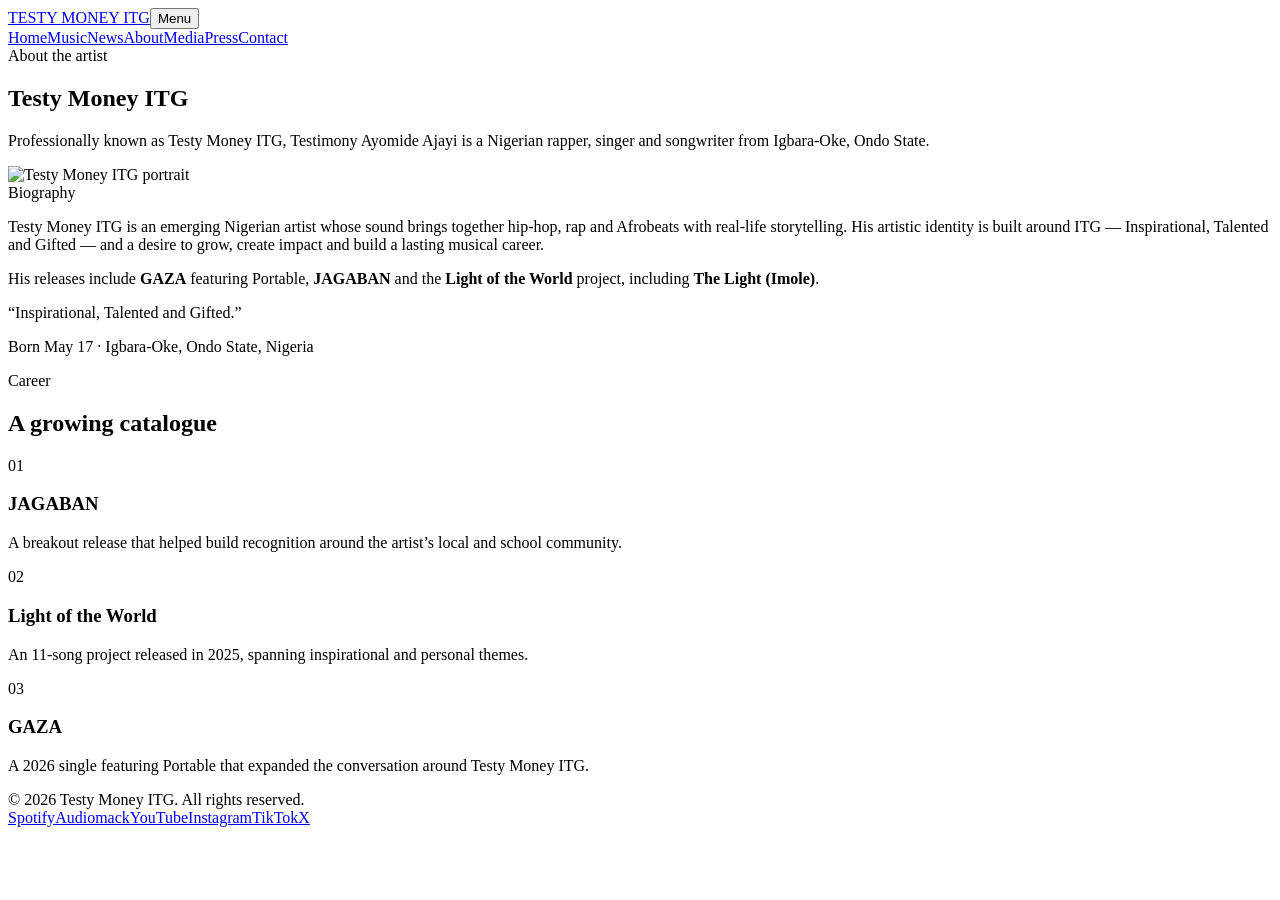
==== about.html @ 93fe3bbb "Add files via upload" ====
<!doctype html><html lang="en"><head><meta charset="utf-8"><meta name="viewport" content="width=device-width,initial-scale=1"><title>About — Testy Money ITG</title><link rel="stylesheet" href="assets/css/style.css"></head><body>
<header class="site-header"><div class="nav"><a class="brand" href="index.html">TESTY MONEY <span>ITG</span></a><button class="menu-btn" aria-expanded="false">Menu</button><nav class="nav-links"><a href="index.html">Home</a><a href="music.html">Music</a><a href="news.html">News</a><a href="about.html">About</a><a href="media.html">Media</a><a href="press.html">Press</a><a href="contact.html">Contact</a></nav></div></header>
<main><section class="page-hero"><div class="wrap"><div class="eyebrow">About the artist</div><h1>Testy Money ITG</h1><p>Professionally known as Testy Money ITG, Testimony Ayomide Ajayi is a Nigerian rapper, singer and songwriter from Igbara-Oke, Ondo State.</p></div></section><section class="section"><div class="wrap profile"><div class="profile-photo"><img src="assets/images/editorial-portrait.jpg" alt="Testy Money ITG portrait"></div><div><div class="eyebrow">Biography</div><p class="bio">Testy Money ITG is an emerging Nigerian artist whose sound brings together hip-hop, rap and Afrobeats with real-life storytelling. His artistic identity is built around ITG — Inspirational, Talented and Gifted — and a desire to grow, create impact and build a lasting musical career.</p><p class="bio">His releases include <strong>GAZA</strong> featuring Portable, <strong>JAGABAN</strong> and the <strong>Light of the World</strong> project, including <strong>The Light (Imole)</strong>.</p><p class="quote">“Inspirational, Talented and Gifted.”</p><p class="small-note">Born May 17 · Igbara-Oke, Ondo State, Nigeria</p></div></div></section><section class="section alt"><div class="wrap"><div class="section-head"><div><div class="eyebrow">Career</div><h2>A growing catalogue</h2></div></div><div class="grid-3"><div class="story"><div class="meta">01</div><h3>JAGABAN</h3><p>A breakout release that helped build recognition around the artist’s local and school community.</p></div><div class="story"><div class="meta">02</div><h3>Light of the World</h3><p>An 11-song project released in 2025, spanning inspirational and personal themes.</p></div><div class="story"><div class="meta">03</div><h3>GAZA</h3><p>A 2026 single featuring Portable that expanded the conversation around Testy Money ITG.</p></div></div></div></section></main>
<footer class="footer"><div class="wrap footer-row"><div>© 2026 Testy Money ITG. All rights reserved.</div><div class="socials"><a href="https://open.spotify.com/artist/7wS9hvl2cDFKDT2pC38MNu" target="_blank" rel="noopener">Spotify</a><a href="https://audiomack.com/testymoneyitg" target="_blank" rel="noopener">Audiomack</a><a href="https://www.youtube.com/@testymoneyitg" target="_blank" rel="noopener">YouTube</a><a href="https://www.instagram.com/testymoneyitg/" target="_blank" rel="noopener">Instagram</a><a href="https://www.tiktok.com/@testymoneyitg" target="_blank" rel="noopener">TikTok</a><a href="https://x.com/testymoneyitg01" target="_blank" rel="noopener">X</a></div></div></footer>
<script src="assets/js/main.js"></script>
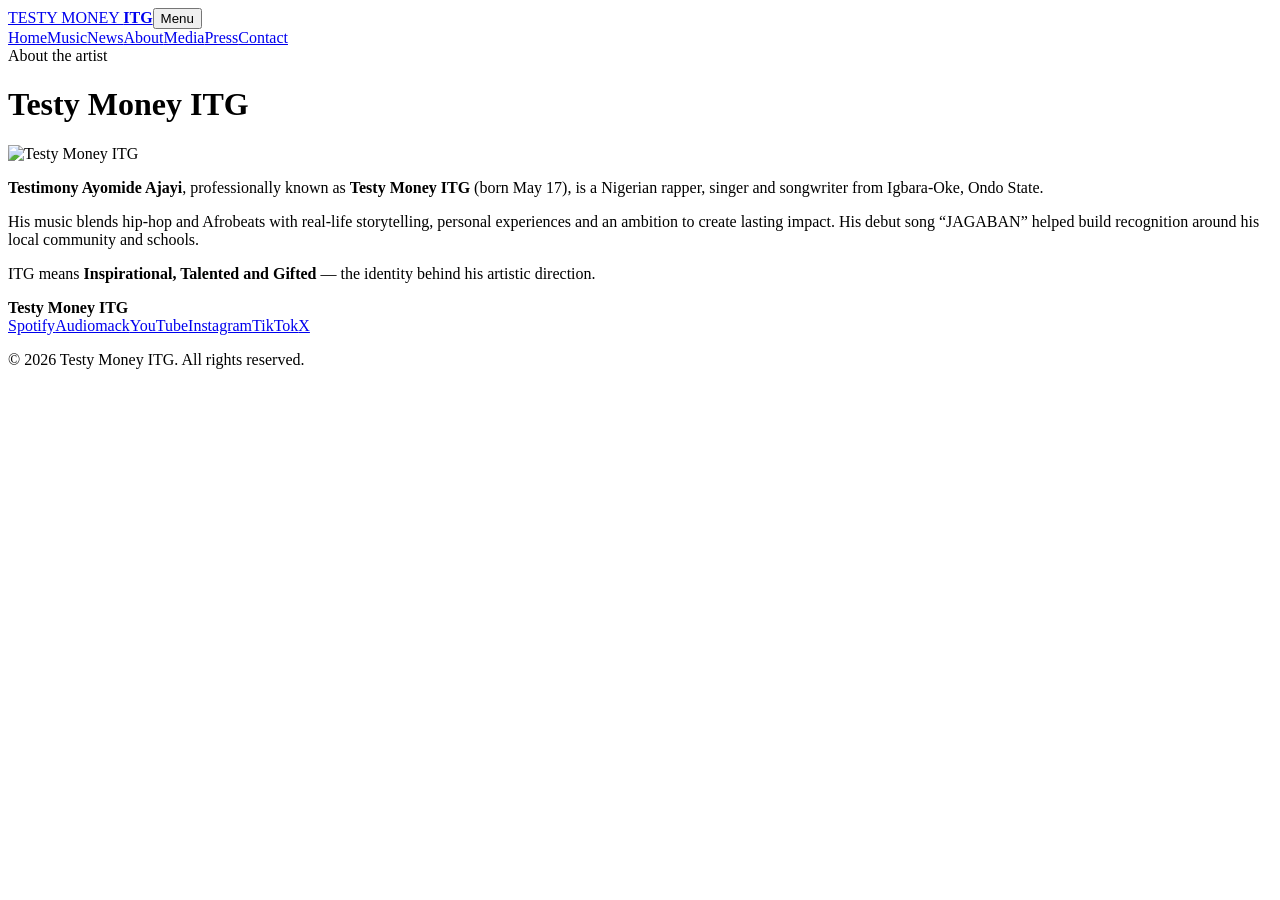
==== commit 8380e1e0: "Add files via upload" ====
--- a/about.html
+++ b/about.html
@@ -1,5 +1,3 @@
-<!doctype html><html lang="en"><head><meta charset="utf-8"><meta name="viewport" content="width=device-width,initial-scale=1"><title>About — Testy Money ITG</title><link rel="stylesheet" href="assets/css/style.css"></head><body>
-<header class="site-header"><div class="nav"><a class="brand" href="index.html">TESTY MONEY <span>ITG</span></a><button class="menu-btn" aria-expanded="false">Menu</button><nav class="nav-links"><a href="index.html">Home</a><a href="music.html">Music</a><a href="news.html">News</a><a href="about.html">About</a><a href="media.html">Media</a><a href="press.html">Press</a><a href="contact.html">Contact</a></nav></div></header>
-<main><section class="page-hero"><div class="wrap"><div class="eyebrow">About the artist</div><h1>Testy Money ITG</h1><p>Professionally known as Testy Money ITG, Testimony Ayomide Ajayi is a Nigerian rapper, singer and songwriter from Igbara-Oke, Ondo State.</p></div></section><section class="section"><div class="wrap profile"><div class="profile-photo"><img src="assets/images/editorial-portrait.jpg" alt="Testy Money ITG portrait"></div><div><div class="eyebrow">Biography</div><p class="bio">Testy Money ITG is an emerging Nigerian artist whose sound brings together hip-hop, rap and Afrobeats with real-life storytelling. His artistic identity is built around ITG — Inspirational, Talented and Gifted — and a desire to grow, create impact and build a lasting musical career.</p><p class="bio">His releases include <strong>GAZA</strong> featuring Portable, <strong>JAGABAN</strong> and the <strong>Light of the World</strong> project, including <strong>The Light (Imole)</strong>.</p><p class="quote">“Inspirational, Talented and Gifted.”</p><p class="small-note">Born May 17 · Igbara-Oke, Ondo State, Nigeria</p></div></div></section><section class="section alt"><div class="wrap"><div class="section-head"><div><div class="eyebrow">Career</div><h2>A growing catalogue</h2></div></div><div class="grid-3"><div class="story"><div class="meta">01</div><h3>JAGABAN</h3><p>A breakout release that helped build recognition around the artist’s local and school community.</p></div><div class="story"><div class="meta">02</div><h3>Light of the World</h3><p>An 11-song project released in 2025, spanning inspirational and personal themes.</p></div><div class="story"><div class="meta">03</div><h3>GAZA</h3><p>A 2026 single featuring Portable that expanded the conversation around Testy Money ITG.</p></div></div></div></section></main>
-<footer class="footer"><div class="wrap footer-row"><div>© 2026 Testy Money ITG. All rights reserved.</div><div class="socials"><a href="https://open.spotify.com/artist/7wS9hvl2cDFKDT2pC38MNu" target="_blank" rel="noopener">Spotify</a><a href="https://audiomack.com/testymoneyitg" target="_blank" rel="noopener">Audiomack</a><a href="https://www.youtube.com/@testymoneyitg" target="_blank" rel="noopener">YouTube</a><a href="https://www.instagram.com/testymoneyitg/" target="_blank" rel="noopener">Instagram</a><a href="https://www.tiktok.com/@testymoneyitg" target="_blank" rel="noopener">TikTok</a><a href="https://x.com/testymoneyitg01" target="_blank" rel="noopener">X</a></div></div></footer>
-<script src="assets/js/main.js"></script>
+<!doctype html><html lang="en"><head><meta charset="utf-8"><meta name="viewport" content="width=device-width,initial-scale=1"><title>About — Testy Money ITG</title><meta name="description" content="Official website of Testy Money ITG — Nigerian rapper, singer and songwriter."><link rel="stylesheet" href="assets/css/style.css"></head><body><header class="top"><div class="nav"><a class="brand" href="index.html">TESTY MONEY <b>ITG</b></a><button class="menu" aria-expanded="false">Menu</button><nav class="links"><a href="index.html">Home</a><a href="music.html">Music</a><a href="news.html">News</a><a href="about.html">About</a><a href="media.html">Media</a><a href="press.html">Press</a><a href="contact.html">Contact</a></nav></div></header>
+<main class="page"><div class="wrap"><div class="kicker">About the artist</div><h1>Testy Money ITG</h1><div class="profile"><img src="assets/images/portrait2.jpg" alt="Testy Money ITG"><div><p class="bio"><strong>Testimony Ayomide Ajayi</strong>, professionally known as <strong>Testy Money ITG</strong> (born May 17), is a Nigerian rapper, singer and songwriter from Igbara-Oke, Ondo State.</p><p class="bio">His music blends hip-hop and Afrobeats with real-life storytelling, personal experiences and an ambition to create lasting impact. His debut song “JAGABAN” helped build recognition around his local community and schools.</p><p class="bio">ITG means <strong>Inspirational, Talented and Gifted</strong> — the identity behind his artistic direction.</p></div></div></div></main><footer class="footer"><div class="wrap"><strong>Testy Money ITG</strong><div class="social"><a href="https://open.spotify.com/artist/7wS9hvl2cDFKDT2pC38MNu">Spotify</a><a href="https://audiomack.com/testymoneyitg">Audiomack</a><a href="https://www.youtube.com/@testymoneyitg">YouTube</a><a href="https://www.instagram.com/testymoneyitg/">Instagram</a><a href="https://www.tiktok.com/@testymoneyitg">TikTok</a><a href="https://x.com/testymoneyitg01">X</a></div><p class="small">© 2026 Testy Money ITG. All rights reserved.</p></div></footer>
+<script src="assets/js/main.js"></script></body></html>
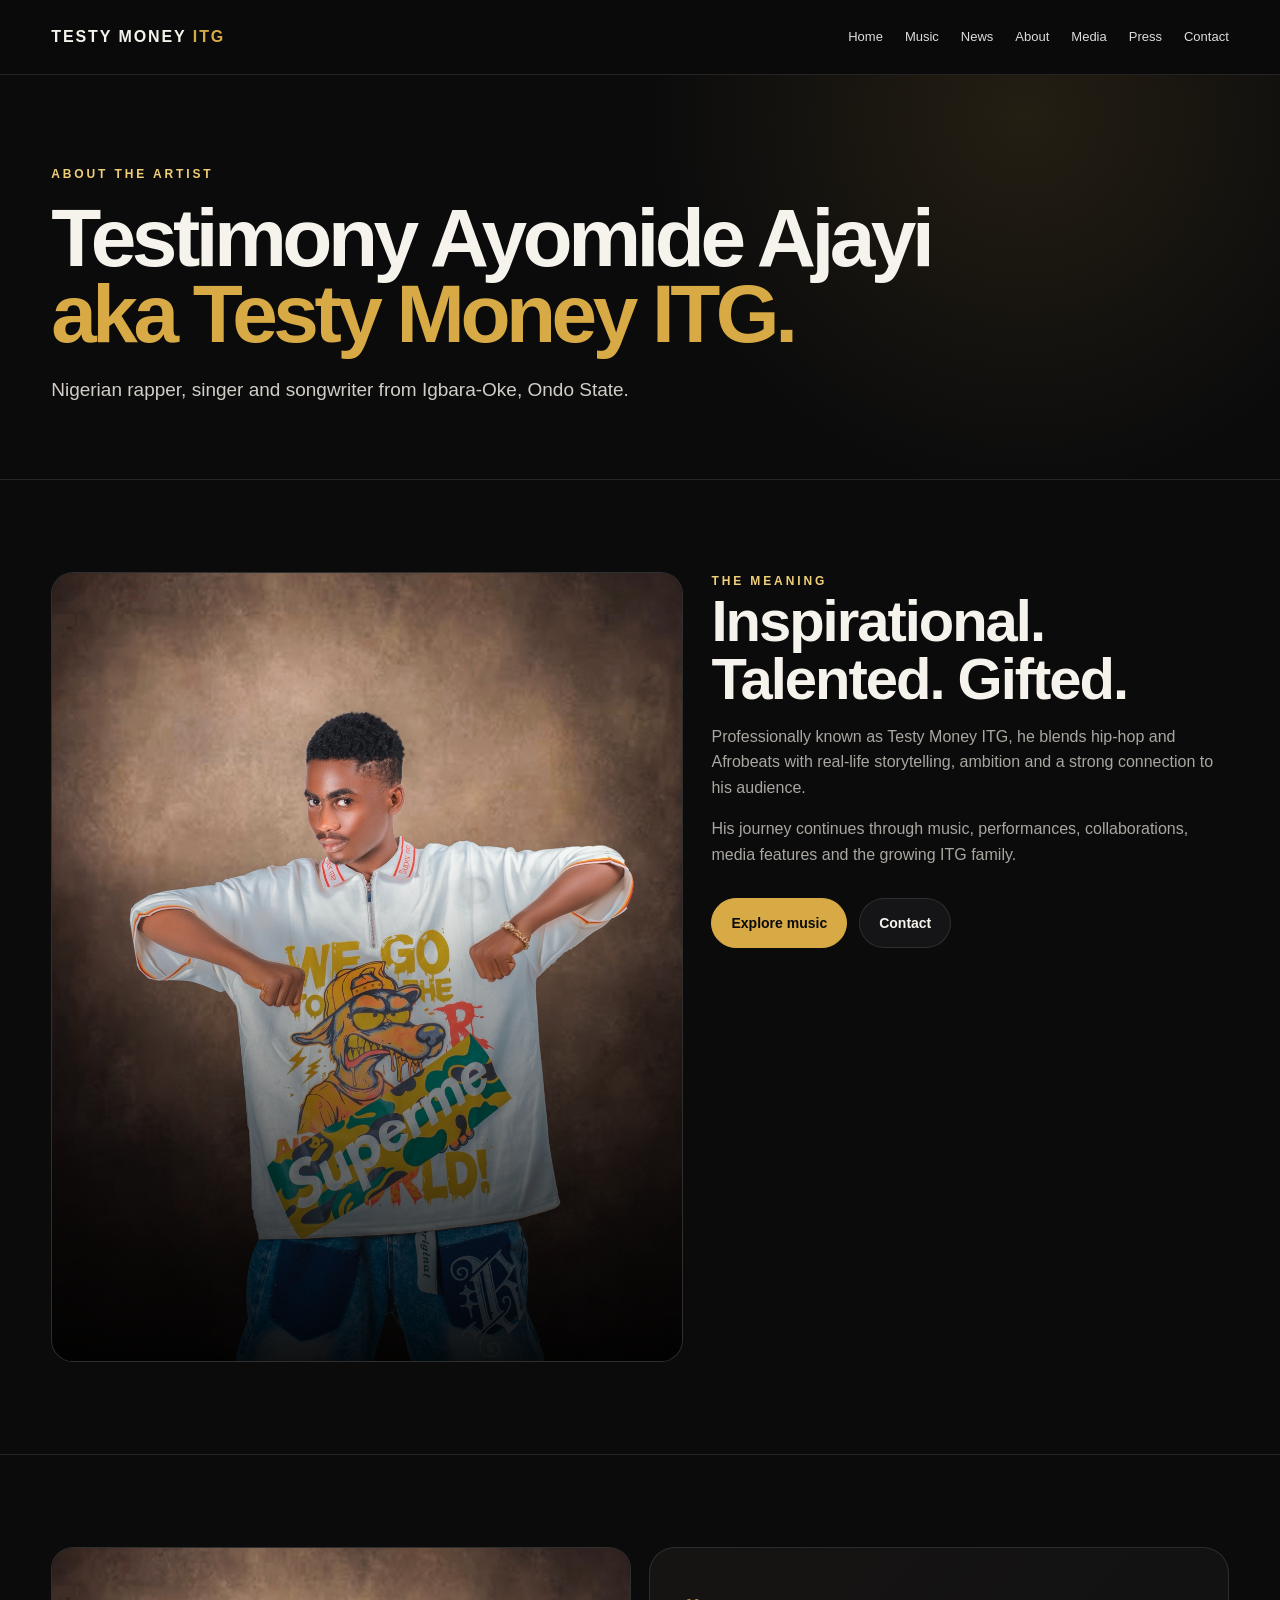
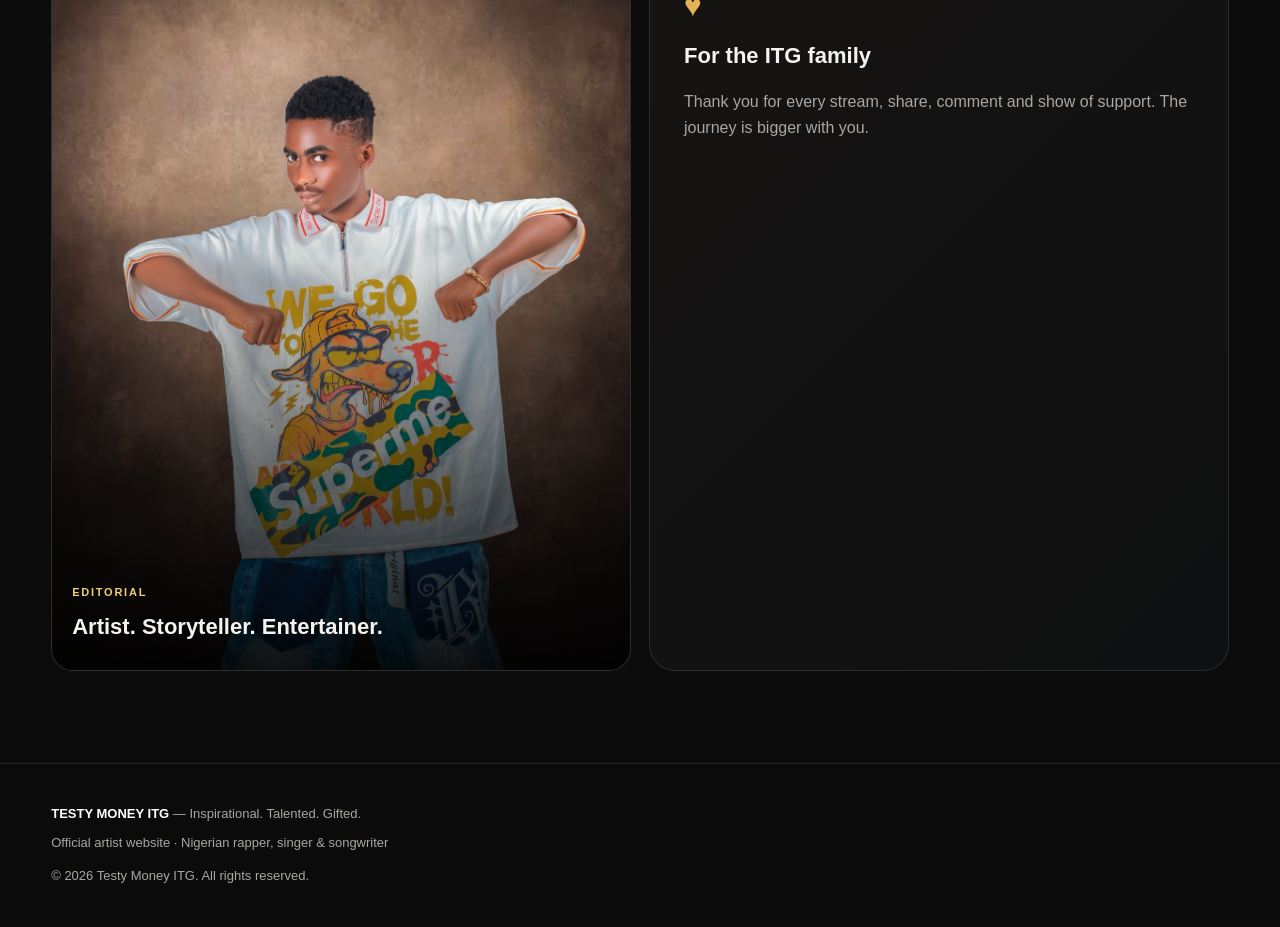
==== commit 951a2f04: "Add files via upload" ====
--- a/about.html
+++ b/about.html
@@ -1,3 +1,11 @@
-<!doctype html><html lang="en"><head><meta charset="utf-8"><meta name="viewport" content="width=device-width,initial-scale=1"><title>About — Testy Money ITG</title><meta name="description" content="Official website of Testy Money ITG — Nigerian rapper, singer and songwriter."><link rel="stylesheet" href="assets/css/style.css"></head><body><header class="top"><div class="nav"><a class="brand" href="index.html">TESTY MONEY <b>ITG</b></a><button class="menu" aria-expanded="false">Menu</button><nav class="links"><a href="index.html">Home</a><a href="music.html">Music</a><a href="news.html">News</a><a href="about.html">About</a><a href="media.html">Media</a><a href="press.html">Press</a><a href="contact.html">Contact</a></nav></div></header>
-<main class="page"><div class="wrap"><div class="kicker">About the artist</div><h1>Testy Money ITG</h1><div class="profile"><img src="assets/images/portrait2.jpg" alt="Testy Money ITG"><div><p class="bio"><strong>Testimony Ayomide Ajayi</strong>, professionally known as <strong>Testy Money ITG</strong> (born May 17), is a Nigerian rapper, singer and songwriter from Igbara-Oke, Ondo State.</p><p class="bio">His music blends hip-hop and Afrobeats with real-life storytelling, personal experiences and an ambition to create lasting impact. His debut song “JAGABAN” helped build recognition around his local community and schools.</p><p class="bio">ITG means <strong>Inspirational, Talented and Gifted</strong> — the identity behind his artistic direction.</p></div></div></div></main><footer class="footer"><div class="wrap"><strong>Testy Money ITG</strong><div class="social"><a href="https://open.spotify.com/artist/7wS9hvl2cDFKDT2pC38MNu">Spotify</a><a href="https://audiomack.com/testymoneyitg">Audiomack</a><a href="https://www.youtube.com/@testymoneyitg">YouTube</a><a href="https://www.instagram.com/testymoneyitg/">Instagram</a><a href="https://www.tiktok.com/@testymoneyitg">TikTok</a><a href="https://x.com/testymoneyitg01">X</a></div><p class="small">© 2026 Testy Money ITG. All rights reserved.</p></div></footer>
-<script src="assets/js/main.js"></script></body></html>+<!doctype html><html><head><meta charset="utf-8"><meta name="viewport" content="width=device-width,initial-scale=1"><title>About — Testy Money ITG</title><link rel="stylesheet" href="style.css"></head><body><header class="nav"><div class="container nav-inner">
+<a class="logo" href="index.html">TESTY MONEY <span>ITG</span></a>
+<button class="menu" aria-label="Open menu">Menu</button>
+<nav class="nav-links"><a href="index.html" class="">Home</a><a href="music.html" class="">Music</a><a href="news.html" class="">News</a><a href="about.html" class="active">About</a><a href="media.html" class="">Media</a><a href="press.html" class="">Press</a><a href="contact.html" class="">Contact</a></nav></div></header>
+<section class="page-hero"><div class="container"><div class="eyebrow">About the artist</div><h1>Testimony Ayomide Ajayi<br><span style="color:var(--gold)">aka Testy Money ITG.</span></h1><p class="lead">Nigerian rapper, singer and songwriter from Igbara-Oke, Ondo State.</p></div></section>
+<section class="section"><div class="container feature"><div class="photo-card"><img src="portrait2.jpg" alt="Testy Money ITG"></div><div><div class="eyebrow">The meaning</div><h2>Inspirational. Talented. Gifted.</h2><p class="muted">Professionally known as Testy Money ITG, he blends hip-hop and Afrobeats with real-life storytelling, ambition and a strong connection to his audience.</p><p class="muted">His journey continues through music, performances, collaborations, media features and the growing ITG family.</p><div class="actions"><a class="btn primary" href="music.html">Explore music</a><a class="btn secondary" href="contact.html">Contact</a></div></div></div></section>
+<section class="section"><div class="container grid2"><div class="photo-card"><img src="editorial-portrait.jpg" alt="Testy Money ITG editorial portrait"><div class="caption"><div class="meta">Editorial</div><h3>Artist. Storyteller. Entertainer.</h3></div></div><div class="fan"><div class="heart">♥</div><h3>For the ITG family</h3><p class="muted">Thank you for every stream, share, comment and show of support. The journey is bigger with you.</p></div></div></section><footer class="footer"><div class="container">
+<strong style="color:#fff">TESTY MONEY ITG</strong> — Inspirational. Talented. Gifted.
+<div style="margin-top:8px">Official artist website · Nigerian rapper, singer & songwriter</div>
+<div style="margin-top:12px">© 2026 Testy Money ITG. All rights reserved.</div>
+</div></footer><script src="main.js"></script></body></html>
--- a/style.css
+++ b/style.css
@@ -0,0 +1,67 @@
+
+:root{
+  --bg:#0b0b0c; --panel:#121214; --panel2:#18181b; --text:#f6f3ed;
+  --muted:#aaa6a0; --gold:#d8aa45; --gold2:#f0cf79; --line:rgba(255,255,255,.11);
+  --max:1180px;
+}
+*{box-sizing:border-box}
+html{scroll-behavior:smooth}
+body{margin:0;background:var(--bg);color:var(--text);font-family:Inter,Arial,sans-serif;line-height:1.6}
+a{color:inherit;text-decoration:none}
+img{display:block;max-width:100%}
+.container{width:min(var(--max),92%);margin:auto}
+.nav{position:sticky;top:0;z-index:20;background:rgba(11,11,12,.88);backdrop-filter:blur(18px);border-bottom:1px solid var(--line)}
+.nav-inner{height:74px;display:flex;align-items:center;justify-content:space-between;gap:24px}
+.logo{font-weight:900;letter-spacing:.12em;font-size:16px}
+.logo span{color:var(--gold)}
+.nav-links{display:flex;gap:22px;align-items:center;font-size:13px;color:#ddd}
+.nav-links a:hover{color:var(--gold2)}
+.menu{display:none;background:none;border:1px solid var(--line);color:white;border-radius:10px;padding:9px 12px}
+.hero{min-height:760px;display:grid;grid-template-columns:1.05fr .95fr;align-items:center;gap:48px;padding:70px 0 80px}
+.eyebrow{font-size:12px;text-transform:uppercase;letter-spacing:.24em;color:var(--gold2);font-weight:800}
+h1{font-size:clamp(52px,8vw,96px);line-height:.92;margin:16px 0 24px;letter-spacing:-.055em}
+h2{font-size:clamp(32px,5vw,58px);line-height:1;margin:0 0 16px;letter-spacing:-.035em}
+h3{margin:8px 0;font-size:22px}
+.lead{font-size:19px;color:#d2cec7;max-width:620px}
+.actions{display:flex;gap:12px;flex-wrap:wrap;margin-top:30px}
+.btn{display:inline-flex;align-items:center;justify-content:center;border:1px solid var(--gold);padding:13px 19px;border-radius:999px;font-weight:800;font-size:14px}
+.btn.primary{background:var(--gold);color:#0b0b0c}
+.btn.secondary{border-color:var(--line);background:#151517}
+.hero-photo{position:relative;aspect-ratio:4/5;border-radius:30px;overflow:hidden;background:linear-gradient(135deg,#24201a,#0f0f10);border:1px solid var(--line);box-shadow:0 30px 80px rgba(0,0,0,.45)}
+.hero-photo img{width:100%;height:100%;object-fit:cover}
+.hero-photo:after{content:"";position:absolute;inset:0;background:linear-gradient(180deg,transparent 45%,rgba(0,0,0,.45))}
+.photo-tag{position:absolute;z-index:2;left:22px;bottom:20px;padding:10px 14px;border:1px solid rgba(255,255,255,.2);background:rgba(0,0,0,.45);backdrop-filter:blur(8px);border-radius:999px;font-size:12px}
+.section{padding:92px 0;border-top:1px solid var(--line)}
+.section-head{display:flex;justify-content:space-between;gap:30px;align-items:end;margin-bottom:34px}
+.section-head p{max-width:520px;color:var(--muted);margin:0}
+.feature{display:grid;grid-template-columns:1.1fr .9fr;gap:28px}
+.card{background:var(--panel);border:1px solid var(--line);border-radius:24px;overflow:hidden}
+.art{aspect-ratio:1/1;background:#171717;overflow:hidden}
+.art img{width:100%;height:100%;object-fit:cover}
+.card-body{padding:22px}
+.meta{font-size:11px;letter-spacing:.16em;text-transform:uppercase;color:var(--gold2);font-weight:800}
+.muted{color:var(--muted)}
+.grid3{display:grid;grid-template-columns:repeat(3,1fr);gap:18px}
+.grid2{display:grid;grid-template-columns:repeat(2,1fr);gap:18px}
+.photo-card{position:relative;min-height:390px;border-radius:22px;overflow:hidden;border:1px solid var(--line);background:#151515}
+.photo-card img{width:100%;height:100%;object-fit:cover}
+.photo-card:after{content:"";position:absolute;inset:35% 0 0;background:linear-gradient(transparent,rgba(0,0,0,.9))}
+.photo-card .caption{position:absolute;z-index:2;left:20px;right:20px;bottom:18px}
+.press{padding:25px;border-left:2px solid var(--gold);background:var(--panel);border-radius:0 18px 18px 0}
+.fan{background:linear-gradient(135deg,#161413,#0f1011);border:1px solid var(--line);border-radius:26px;padding:34px}
+.heart{color:#e3b35a;font-size:30px}
+.socials{display:flex;gap:10px;flex-wrap:wrap;margin-top:20px}
+.socials a{padding:10px 14px;border:1px solid var(--line);border-radius:999px;color:#ddd;font-size:13px}
+.footer{padding:40px 0;border-top:1px solid var(--line);color:var(--muted);font-size:13px}
+.page-hero{padding:90px 0 55px;background:radial-gradient(circle at 80% 10%,rgba(216,170,69,.12),transparent 35%)}
+.page-hero h1{font-size:clamp(48px,7vw,82px)}
+.form{display:grid;gap:14px}
+input,textarea{width:100%;background:#111113;border:1px solid var(--line);color:white;border-radius:14px;padding:15px;font:inherit}
+textarea{min-height:150px;resize:vertical}
+@media(max-width:820px){
+  .nav-links{display:none;position:absolute;left:4%;right:4%;top:70px;background:#101012;border:1px solid var(--line);border-radius:16px;padding:15px;flex-direction:column;align-items:stretch}
+  .nav-links.open{display:flex}
+  .menu{display:block}.hero{grid-template-columns:1fr;padding-top:48px}.hero-photo{max-width:620px;margin:auto}
+  .feature,.grid2,.grid3{grid-template-columns:1fr}
+  .section-head{display:block}.section-head p{margin-top:12px}
+}
